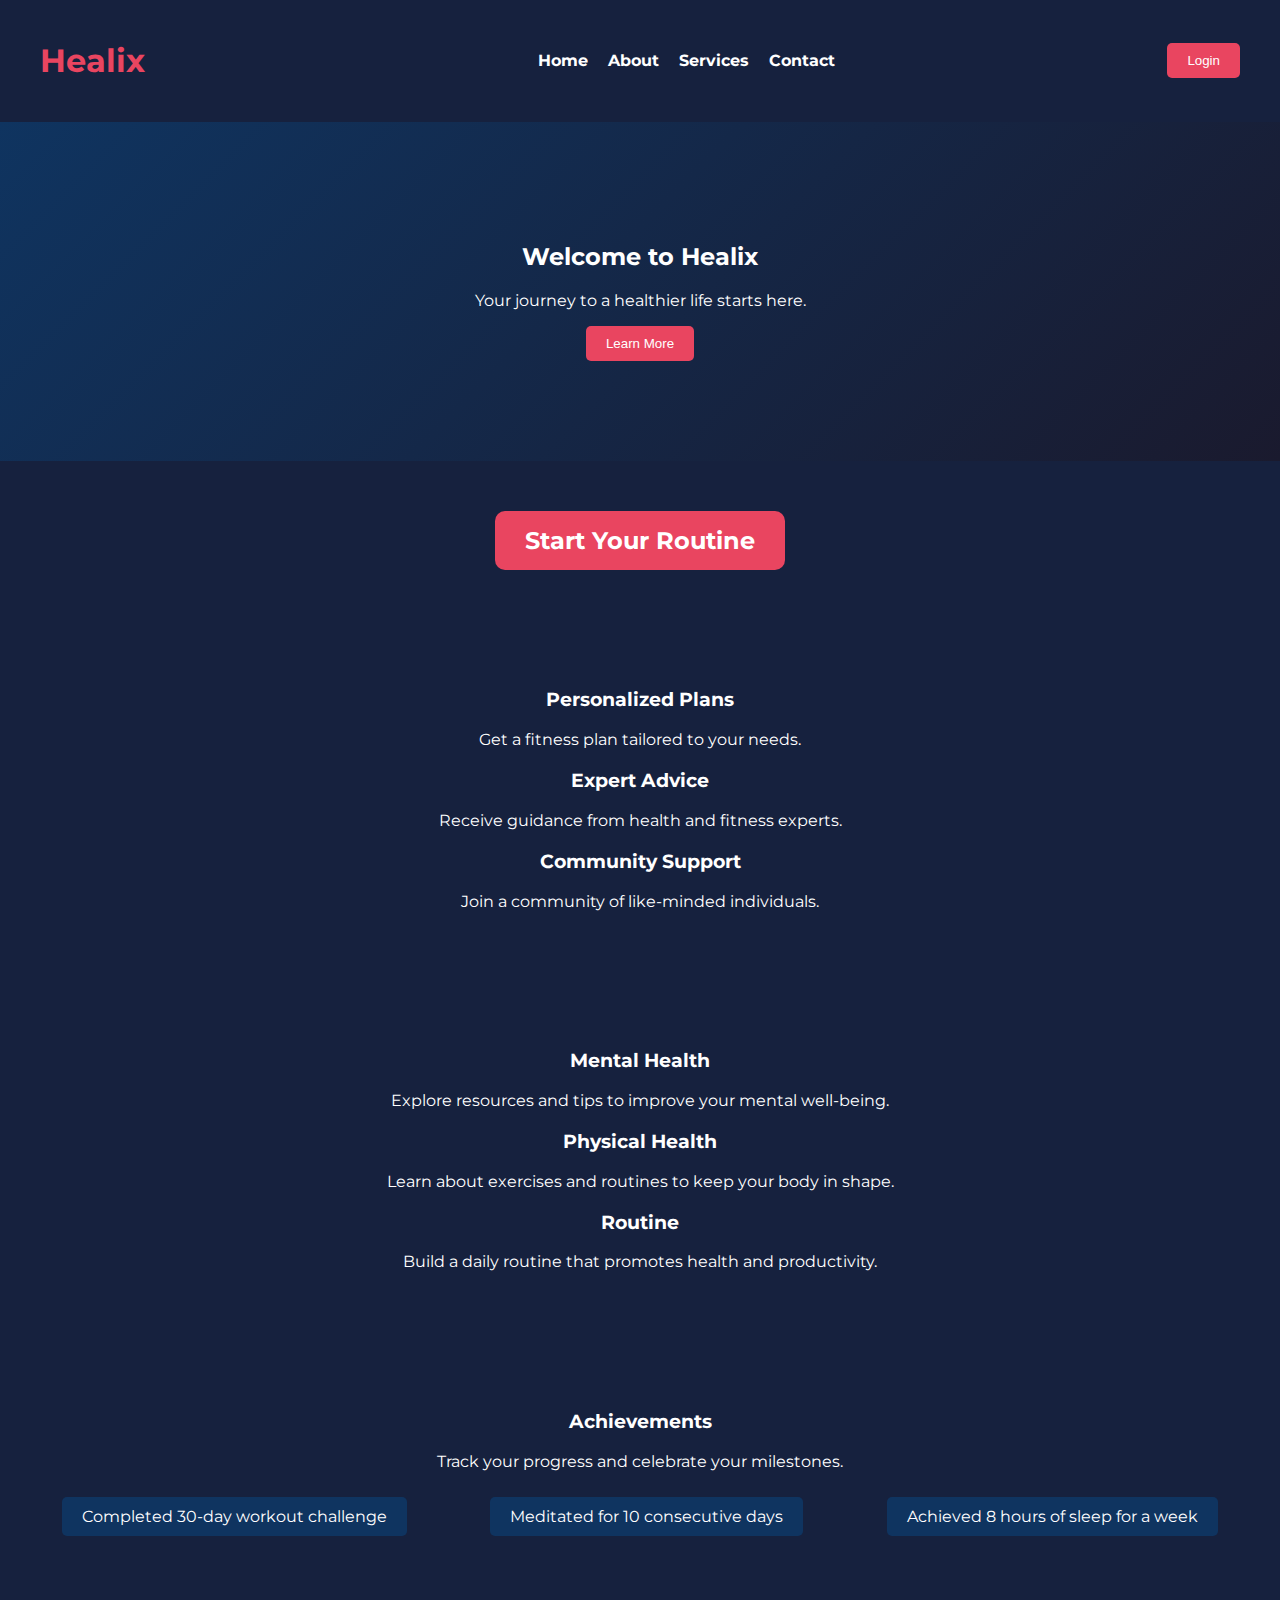
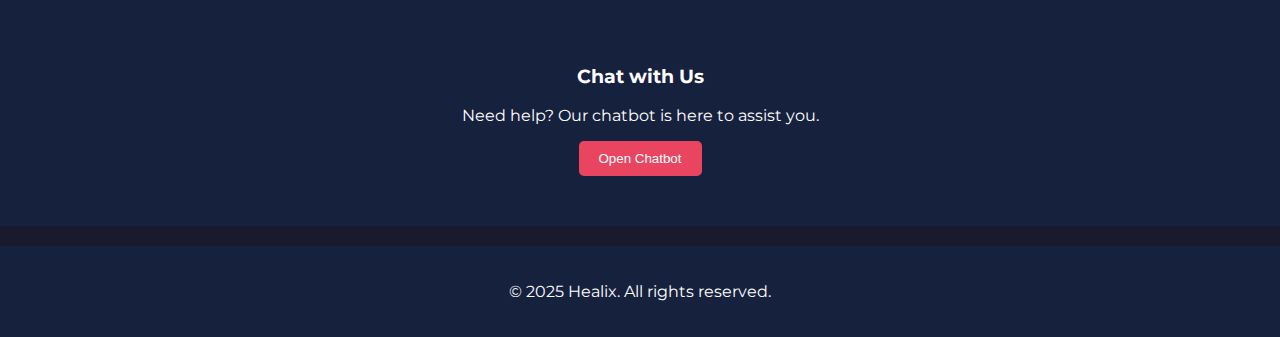
==== index.html @ 2438812c "Add files via upload" ====
<!DOCTYPE html>
<html lang="en">
<head>
  <meta charset="UTF-8">
  <meta name="viewport" content="width=device-width, initial-scale=1.0">
  <title>Healix - Health and Fitness</title>
  <link rel="stylesheet" href="styles.css">
  <link href="https://fonts.googleapis.com/css2?family=Montserrat:wght@400;700&display=swap" rel="stylesheet">
</head>
<body>
  <header>
    <nav>
      <div class="logo">
        <h1>Healix</h1>
      </div>
      <ul class="nav-links">
        <li><a href="#">Home</a></li>
        <li><a href="#about">About</a></li>
        <li><a href="#services">Services</a></li>
        <li><a href="#contact">Contact</a></li>
      </ul>
      <button class="login-button" onclick="login()">Login</button>
    </nav>
  </header>

  <main>
    <section class="hero">
      <h2>Welcome to Healix</h2>
      <p>Your journey to a healthier life starts here.</p>
      <button class="learn-more" onclick="learnMore()">Learn More</button>
    </section>

    <section class="start-routine">
      <button class="start-routine-button" onclick="startRoutine()">Start Your Routine</button>
    </section>

    <section class="features" id="services">
      <div class="feature">
        <h3>Personalized Plans</h3>
        <p>Get a fitness plan tailored to your needs.</p>
      </div>
      <div class="feature">
        <h3>Expert Advice</h3>
        <p>Receive guidance from health and fitness experts.</p>
      </div>
      <div class="feature">
        <h3>Community Support</h3>
        <p>Join a community of like-minded individuals.</p>
      </div>
    </section>

    <section class="health-sections">
      <div class="health-section" id="mental-health">
        <h3>Mental Health</h3>
        <p>Explore resources and tips to improve your mental well-being.</p>
      </div>
      <div class="health-section" id="physical-health">
        <h3>Physical Health</h3>
        <p>Learn about exercises and routines to keep your body in shape.</p>
      </div>
      <div class="health-section" id="routine">
        <h3>Routine</h3>
        <p>Build a daily routine that promotes health and productivity.</p>
      </div>
    </section>

    <section class="achievements">
      <h3>Achievements</h3>
      <p>Track your progress and celebrate your milestones.</p>
      <div class="achievement-list">
        <div class="achievement">Completed 30-day workout challenge</div>
        <div class="achievement">Meditated for 10 consecutive days</div>
        <div class="achievement">Achieved 8 hours of sleep for a week</div>
      </div>
    </section>

    <section class="chatbot">
      <h3>Chat with Us</h3>
      <p>Need help? Our chatbot is here to assist you.</p>
      <button class="chatbot-button" onclick="openChatbot()">Open Chatbot</button>
    </section>
  </main>

  <footer id="contact">
    <p>&copy; 2025 Healix. All rights reserved.</p>
  </footer>

  <script src="script.js"></script>
</body>
</html>
---- styles.css ----
/* General Styles */
body {
    font-family: 'Montserrat', sans-serif;
    margin: 0;
    padding: 0;
    color: #ffffff;
    background-color: #1a1a2e;
    transition: background-color 0.5s, color 0.5s;
  }
  
  header {
    background-color: #16213e;
    padding: 20px 0;
    box-shadow: 0 4px 6px rgba(0, 0, 0, 0.1);
    transition: background-color 0.5s;
  }
  
  nav {
    display: flex;
    justify-content: space-between;
    align-items: center;
    max-width: 1200px;
    margin: 0 auto;
    padding: 0 20px;
  }
  
  .logo h1 {
    color: #e94560;
    font-weight: 700;
    animation: fadeInDown 1s;
  }
  
  .nav-links {
    list-style: none;
    display: flex;
  }
  
  .nav-links li {
    margin-left: 20px;
  }
  
  .nav-links a {
    color: #ffffff;
    text-decoration: none;
    font-weight: bold;
    transition: color 0.3s;
  }
  
  .nav-links a:hover {
    color: #e94560;
  }
  
  .login-button {
    background-color: #e94560;
    color: #ffffff;
    border: none;
    padding: 10px 20px;
    border-radius: 5px;
    cursor: pointer;
    transition: background-color 0.3s;
  }
  
  .login-button:hover {
    background-color: #d43f57;
  }
  
  .hero {
    text-align: center;
    padding: 100px 20px;
    background: linear-gradient(135deg, #0f3460 0%, #1a1a2e 100%);
    color: #ffffff;
    animation: fadeInUp 1s;
  }
  
  .hero .learn-more {
    background-color: #e94560;
    color: #ffffff;
    padding: 10px 20px;
    border: none;
    border-radius: 5px;
    cursor: pointer;
    transition: background-color 0.3s, transform 0.3s;
  }
  
  .hero .learn-more:hover {
    background-color: #d43f57;
    transform: scale(1.05);
  }
  
  .start-routine {
    text-align: center;
    padding: 50px 20px;
    background-color: #16213e;
    animation: fadeInUp 1s;
  }
  
  .start-routine-button {
    font-family: 'Montserrat', sans-serif;
    background-color: #e94560;
    color: #ffffff;
    padding: 15px 30px;
    border: none;
    border-radius: 10px;
    font-size: 24px;
    font-weight: 700;
    cursor: pointer;
    animation: bounce 2s infinite;
  }
  
  @keyframes bounce {
    0%, 20%, 50%, 80%, 100% {
      transform: translateY(0);
    }
    40% {
      transform: translateY(-30px);
    }
    60% {
      transform: translateY(-15px);
    }
  }
  
  .features, .health-sections, .achievements, .chatbot {
    padding: 50px 20px;
    background-color: #16213e;
    color: #ffffff;
    text-align: center;
  }
  
  .feature, .health-section, .achievement, .chatbot {
    margin-bottom: 20px;
    animation: fadeInUp 1s;
  }
  
  .achievement-list {
    display: flex;
    justify-content: space-around;
    flex-wrap: wrap;
  }
  
  .achievement {
    background-color: #0f3460;
    padding: 10px 20px;
    border-radius: 5px;
    margin: 10px;
    transition: transform 0.3s;
  }
  
  .achievement:hover {
    transform: scale(1.05);
  }
  
  .chatbot-button {
    background-color: #e94560;
    color: #ffffff;
    padding: 10px 20px;
    border: none;
    border-radius: 5px;
    cursor: pointer;
    transition: background-color 0.3s, transform 0.3s;
  }
  
  .chatbot-button:hover {
    background-color: #d43f57;
    transform: scale(1.05);
  }
  
  footer {
    text-align: center;
    padding: 20px 0;
    background-color: #16213e;
    color: #ffffff;
    transition: background-color 0.5s;
  }
  
  /* Animations */
  @keyframes fadeInDown {
    from {
      opacity: 0;
      transform: translateY(-20px);
    }
    to {
      opacity: 1;
      transform: translateY(0);
    }
  }
  
  @keyframes fadeInUp {
    from {
      opacity: 0;
      transform: translateY(20px);
    }
    to {
      opacity: 1;
      transform: translateY(0);
    }
  }
  
  /* Dark Theme */
  body.dark-theme {
    background-color: #0f3460;
    color: #fff;
  }
  
  header.dark-theme {
    background-color: #1a1a2e;
  }
  
  footer.dark-theme {
    background-color: #1a1a2e;
  }
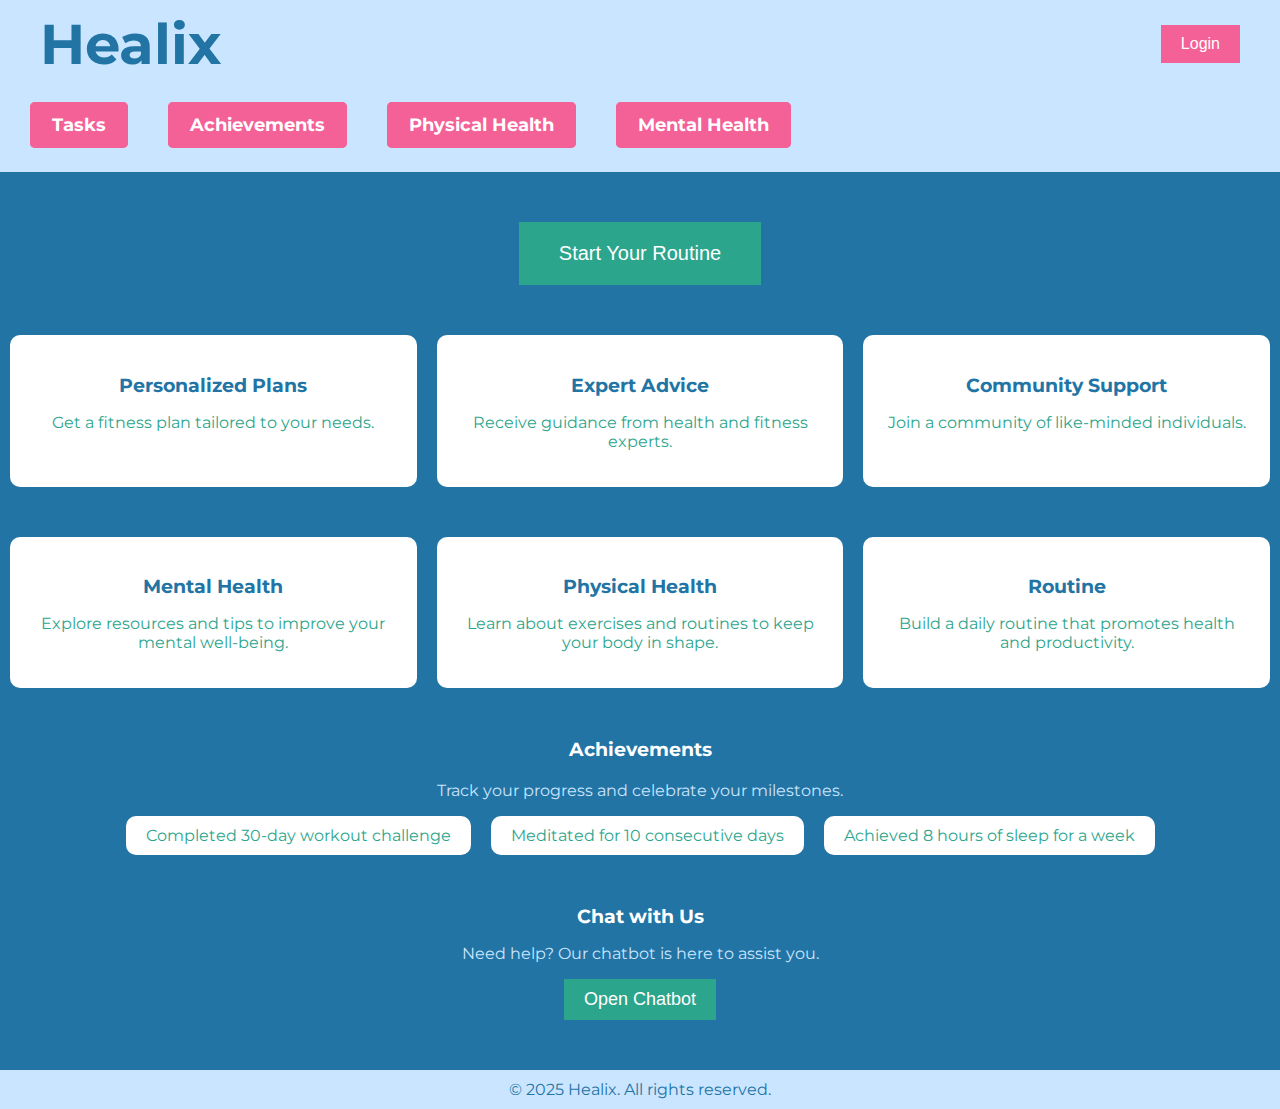
==== commit 20745a3f: "Add files via upload" ====
--- a/index.html
+++ b/index.html
@@ -9,27 +9,25 @@
 </head>
 <body>
   <header>
-    <nav>
+    <nav class="top-nav">
       <div class="logo">
         <h1>Healix</h1>
       </div>
+      <div class="login-container">
+        <button class="login-button" id="login-button">Login</button>
+      </div>
+    </nav>
+    <nav class="main-nav">
       <ul class="nav-links">
-        <li><a href="#">Home</a></li>
-        <li><a href="#about">About</a></li>
-        <li><a href="#services">Services</a></li>
-        <li><a href="#contact">Contact</a></li>
+        <li><a href="#" id="tasks-button">Tasks</a></li>
+        <li><a href="#" id="achievements-button">Achievements</a></li>
+        <li><a href="#" id="physical-health-button">Physical Health</a></li>
+        <li><a href="#" id="mental-health-button">Mental Health</a></li>
       </ul>
-      <button class="login-button" onclick="login()">Login</button>
     </nav>
   </header>
-
+  
   <main>
-    <section class="hero">
-      <h2>Welcome to Healix</h2>
-      <p>Your journey to a healthier life starts here.</p>
-      <button class="learn-more" onclick="learnMore()">Learn More</button>
-    </section>
-
     <section class="start-routine">
       <button class="start-routine-button" onclick="startRoutine()">Start Your Routine</button>
     </section>
@@ -64,7 +62,7 @@
       </div>
     </section>
 
-    <section class="achievements">
+    <section class="achievements" id="achievements">
       <h3>Achievements</h3>
       <p>Track your progress and celebrate your milestones.</p>
       <div class="achievement-list">
--- a/styles.css
+++ b/styles.css
@@ -1,21 +1,15 @@
-/* General Styles */
 body {
+    margin: 0;
     font-family: 'Montserrat', sans-serif;
-    margin: 0;
-    padding: 0;
-    color: #ffffff;
-    background-color: #1a1a2e;
-    transition: background-color 0.5s, color 0.5s;
+    background-color: #2274A5; /* Change the background color to blue */
   }
   
   header {
-    background-color: #16213e;
-    padding: 20px 0;
-    box-shadow: 0 4px 6px rgba(0, 0, 0, 0.1);
-    transition: background-color 0.5s;
-  }
-  
-  nav {
+    background-color: #CAE5FF;
+    padding: 10px 0;
+  }
+  
+  .top-nav {
     display: flex;
     justify-content: space-between;
     align-items: center;
@@ -24,124 +18,178 @@
     padding: 0 20px;
   }
   
+  .logo {
+    flex: 1;
+  }
+  
   .logo h1 {
-    color: #e94560;
-    font-weight: 700;
-    animation: fadeInDown 1s;
+    margin: 0;
+    color: #2274A5;
+    font-size: 3.5em; /* Make the logo a bit bigger */
+  }
+  
+  .login-container {
+    flex: 1;
+    display: flex;
+    justify-content: flex-end;
+  }
+  
+  .login-button {
+    background-color: #F46197;
+    color: white;
+    border: none;
+    padding: 10px 20px;
+    cursor: pointer;
+    font-size: 16px;
+    transition: background-color 0.3s, transform 0.3s;
+  }
+  
+  .login-button:hover {
+    background-color: #e04b80;
+    transform: scale(1.1);
+  }
+  
+  .main-nav {
+    display: flex;
+    justify-content: flex-start;
+    align-items: center;
+    margin-top: 10px;
   }
   
   .nav-links {
     list-style: none;
-    display: flex;
+    padding: 0;
+    display: flex;
+    justify-content: flex-start;
+    width: 100%;
+    padding: 10px;
   }
   
   .nav-links li {
-    margin-left: 20px;
+    margin: 0 20px;
   }
   
   .nav-links a {
+    text-decoration: none;
     color: #ffffff;
-    text-decoration: none;
-    font-weight: bold;
-    transition: color 0.3s;
+    font-size: 18px;
+    font-weight: bold; /* Make the fonts bolder */
+    padding: 10px 20px;
+    background-color: #F46197; /* Fill the color pink */
+    border: 2px solid #F46197; /* Pink box around each button */
+    border-radius: 5px;
+    transition: background-color 0.3s, color 0.3s, transform 0.3s;
   }
   
   .nav-links a:hover {
-    color: #e94560;
-  }
-  
-  .login-button {
-    background-color: #e94560;
-    color: #ffffff;
+    background-color: #FFFFFF;
+    color: #2274A5;
+    transform: scale(1.1);
+  }
+  
+  .start-routine {
+    text-align: center;
+    margin: 50px 0;
+  }
+  
+  .start-routine-button {
+    background-color: #2CA58D;
+    color: white;
     border: none;
-    padding: 10px 20px;
-    border-radius: 5px;
+    padding: 20px 40px;
     cursor: pointer;
-    transition: background-color 0.3s;
-  }
-  
-  .login-button:hover {
-    background-color: #d43f57;
-  }
-  
-  .hero {
-    text-align: center;
-    padding: 100px 20px;
-    background: linear-gradient(135deg, #0f3460 0%, #1a1a2e 100%);
-    color: #ffffff;
-    animation: fadeInUp 1s;
-  }
-  
-  .hero .learn-more {
-    background-color: #e94560;
-    color: #ffffff;
-    padding: 10px 20px;
-    border: none;
-    border-radius: 5px;
-    cursor: pointer;
+    font-size: 20px;
     transition: background-color 0.3s, transform 0.3s;
   }
   
-  .hero .learn-more:hover {
-    background-color: #d43f57;
+  .start-routine-button:hover {
+    background-color: #1e8e6e;
+    transform: scale(1.1);
+  }
+  
+  .features {
+    display: flex;
+    justify-content: center;
+    margin: 50px 0;
+  }
+  
+  .feature {
+    background-color: white;
+    padding: 20px;
+    margin: 0 10px;
+    border-radius: 10px;
+    text-align: center;
+    width: 30%;
+    transition: transform 0.3s;
+  }
+  
+  .feature:hover {
     transform: scale(1.05);
   }
   
-  .start-routine {
-    text-align: center;
-    padding: 50px 20px;
-    background-color: #16213e;
-    animation: fadeInUp 1s;
-  }
-  
-  .start-routine-button {
-    font-family: 'Montserrat', sans-serif;
-    background-color: #e94560;
-    color: #ffffff;
-    padding: 15px 30px;
-    border: none;
+  .feature h3 {
+    color: #2274A5;
+    margin-bottom: 10px;
+  }
+  
+  .feature p {
+    color: #2CA58D;
+  }
+  
+  .health-sections {
+    display: flex;
+    justify-content: center;
+    margin: 50px 0;
+  }
+  
+  .health-section {
+    background-color: white;
+    padding: 20px;
+    margin: 0 10px;
     border-radius: 10px;
-    font-size: 24px;
-    font-weight: 700;
-    cursor: pointer;
-    animation: bounce 2s infinite;
-  }
-  
-  @keyframes bounce {
-    0%, 20%, 50%, 80%, 100% {
-      transform: translateY(0);
-    }
-    40% {
-      transform: translateY(-30px);
-    }
-    60% {
-      transform: translateY(-15px);
-    }
-  }
-  
-  .features, .health-sections, .achievements, .chatbot {
-    padding: 50px 20px;
-    background-color: #16213e;
-    color: #ffffff;
-    text-align: center;
-  }
-  
-  .feature, .health-section, .achievement, .chatbot {
+    text-align: center;
+    width: 30%;
+    transition: transform 0.3s;
+  }
+  
+  .health-section:hover {
+    transform: scale(1.05);
+  }
+  
+  .health-section h3 {
+    color: #2274A5;
+    margin-bottom: 10px;
+  }
+  
+  .health-section p {
+    color: #2CA58D;
+  }
+  
+  .achievements {
+    text-align: center;
+    margin: 50px 0;
+  }
+  
+  .achievements h3 {
+    color: white;
     margin-bottom: 20px;
-    animation: fadeInUp 1s;
+  }
+  
+  .achievements p {
+    color: #CAE5FF;
   }
   
   .achievement-list {
     display: flex;
-    justify-content: space-around;
-    flex-wrap: wrap;
+    justify-content: center;
   }
   
   .achievement {
-    background-color: #0f3460;
-    padding: 10px 20px;
-    border-radius: 5px;
-    margin: 10px;
+    background-color: white;
+    color: #2CA58D;
+    margin: 0 10px;
+    padding: 10px 20px;
+    border-radius: 10px;
     transition: transform 0.3s;
   }
   
@@ -149,62 +197,42 @@
     transform: scale(1.05);
   }
   
+  .chatbot {
+    text-align: center;
+    margin: 50px 0;
+  }
+  
+  .chatbot h3 {
+    color: white;
+    margin-bottom: 10px;
+  }
+  
+  .chatbot p {
+    color: #CAE5FF;
+  }
+  
   .chatbot-button {
-    background-color: #e94560;
-    color: #ffffff;
-    padding: 10px 20px;
+    background-color: #2CA58D;
+    color: white;
     border: none;
-    border-radius: 5px;
+    padding: 10px 20px;
     cursor: pointer;
+    font-size: 18px;
     transition: background-color 0.3s, transform 0.3s;
   }
   
   .chatbot-button:hover {
-    background-color: #d43f57;
-    transform: scale(1.05);
+    background-color: #1e8e6e;
+    transform: scale(1.1);
   }
   
   footer {
-    text-align: center;
-    padding: 20px 0;
-    background-color: #16213e;
-    color: #ffffff;
-    transition: background-color 0.5s;
-  }
-  
-  /* Animations */
-  @keyframes fadeInDown {
-    from {
-      opacity: 0;
-      transform: translateY(-20px);
-    }
-    to {
-      opacity: 1;
-      transform: translateY(0);
-    }
-  }
-  
-  @keyframes fadeInUp {
-    from {
-      opacity: 0;
-      transform: translateY(20px);
-    }
-    to {
-      opacity: 1;
-      transform: translateY(0);
-    }
-  }
-  
-  /* Dark Theme */
-  body.dark-theme {
-    background-color: #0f3460;
-    color: #fff;
-  }
-  
-  header.dark-theme {
-    background-color: #1a1a2e;
-  }
-  
-  footer.dark-theme {
-    background-color: #1a1a2e;
+    background-color: #CAE5FF;
+    text-align: center;
+    padding: 10px 0;
+  }
+  
+  footer p {
+    color: #2274A5;
+    margin: 0;
   }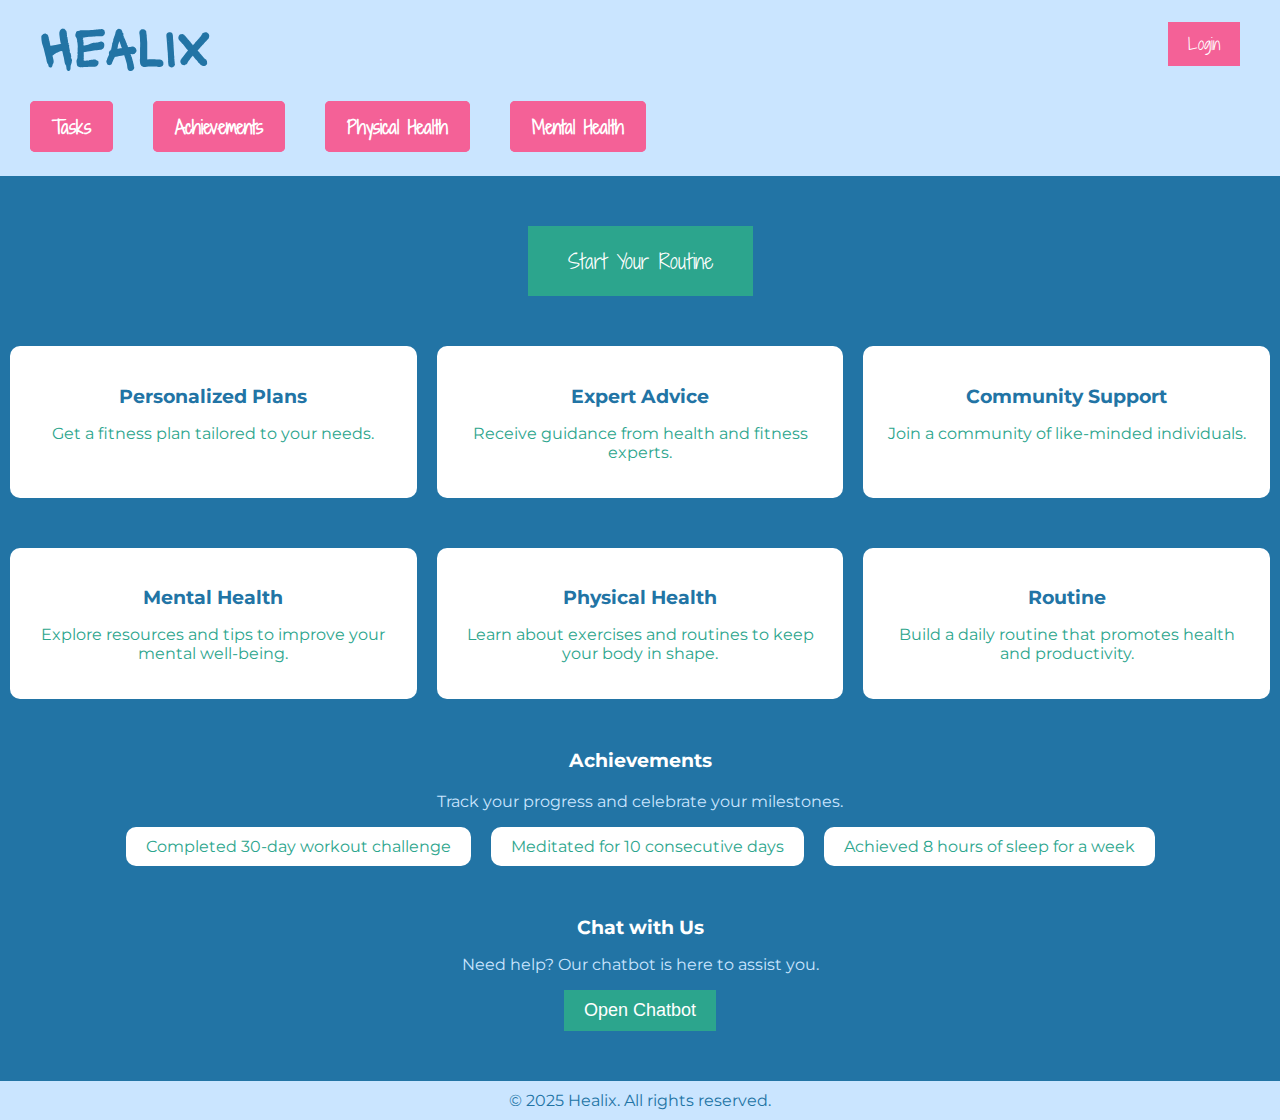
==== commit 0144d416: "Add files via upload" ====
--- a/index.html
+++ b/index.html
@@ -6,6 +6,9 @@
   <title>Healix - Health and Fitness</title>
   <link rel="stylesheet" href="styles.css">
   <link href="https://fonts.googleapis.com/css2?family=Montserrat:wght@400;700&display=swap" rel="stylesheet">
+  <link rel="preconnect" href="https://fonts.googleapis.com">
+<link rel="preconnect" href="https://fonts.gstatic.com" crossorigin>
+<link href="https://fonts.googleapis.com/css2?family=Lacquer&family=Shadows+Into+Light+Two&display=swap" rel="stylesheet">
 </head>
 <body>
   <header>
--- a/styles.css
+++ b/styles.css
@@ -35,6 +35,7 @@
   }
   
   .login-button {
+    font-family: "Shadows Into Light Two", serif;
     background-color: #F46197;
     color: white;
     border: none;
@@ -57,12 +58,18 @@
   }
   
   .nav-links {
+    font-family: "Shadows Into Light Two", serif;
     list-style: none;
     padding: 0;
     display: flex;
     justify-content: flex-start;
     width: 100%;
     padding: 10px;
+  }
+  h1 {
+    font-family: "Lacquer", serif;
+    font-weight: 20000;
+    font-size:x-large;
   }
   
   .nav-links li {
@@ -235,4 +242,8 @@
   footer p {
     color: #2274A5;
     margin: 0;
+  }
+
+  .start-routine-button{
+    font-family: "Shadows Into Light Two", serif;
   }